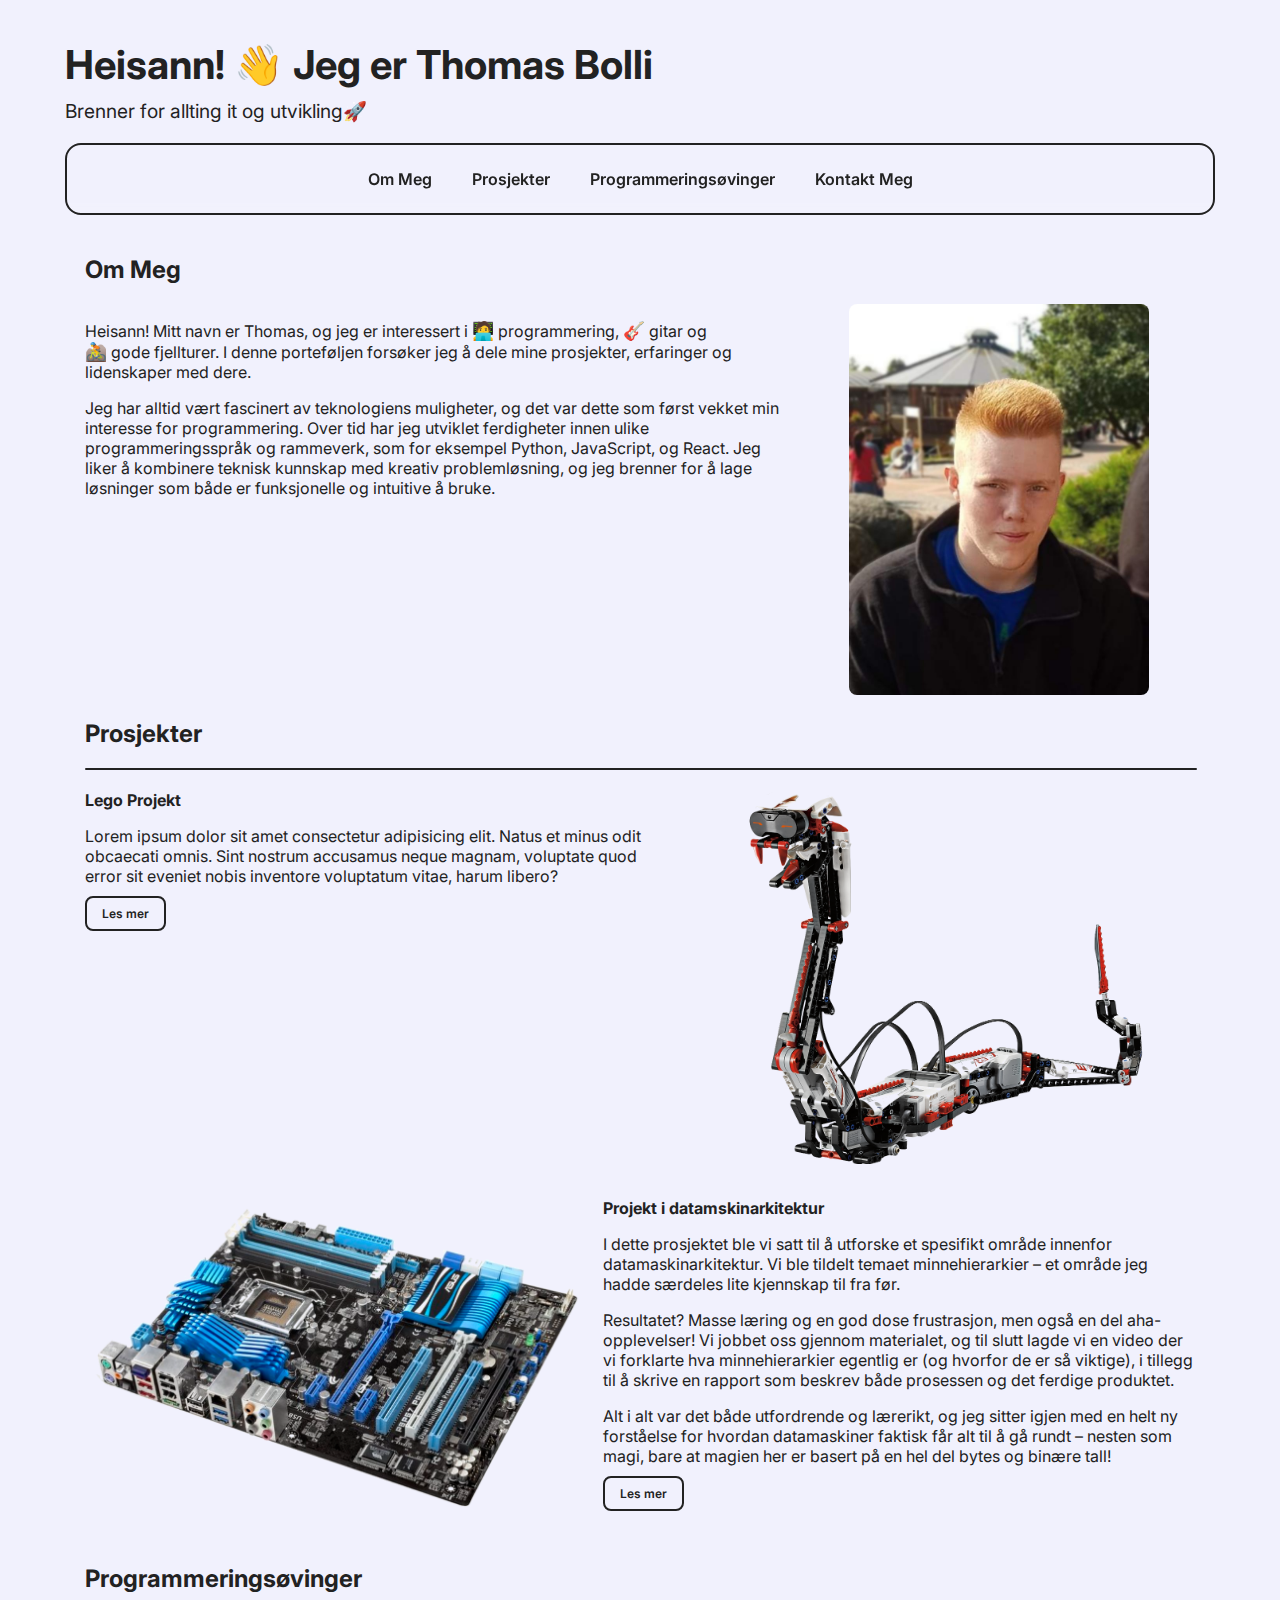
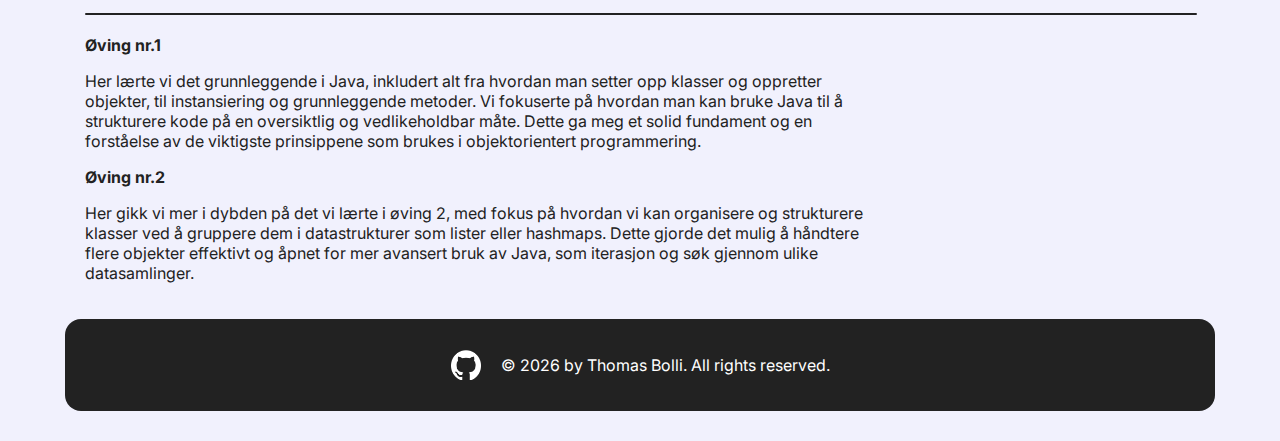
==== index.html @ c44c5591 "init" ====
<!DOCTYPE html>
<html lang="en">
<head>
    <meta charset="UTF-8">
    <meta name="viewport" content="width=device-width, initial-scale=1.0">
    <title>Responsive Developer Portfolio</title>
    <link rel="stylesheet" href="./styles/styles.css">
    <link href="https://fonts.googleapis.com/css2?family=Inter:wght@300;400;600&display=swap" rel="stylesheet">
</head>
<body>
    <header class="header">
        <div class="header-content">
            <div>
                <h1>Heisann! <span>👋</span> Jeg er Thomas Bolli</h1>
            </div>
            <p>Brenner for allting it og utvikling🚀</p>
                
        </div>
    </header>
    
    <nav class="navbar">
        <a href="#introduction">Om Meg</a>
        <a href="#projects">Prosjekter</a>
        <a href="#learning">Programmeringsøvinger </a>
        <a href="mailto:thomas.bolli@outlook.com">Kontakt Meg</a>
    </nav>
    
    <main class="main-content">
        <section id="introduction" >
            <div >
                <h2>Om Meg</h2>
                <div class="divder-container">
                    <div style="max-width: 70ch;">
                        <p>
                            Heisann! Mitt navn er Thomas, og jeg er interessert i <span>🧑‍💻</span> programmering, <span>🎸</span> gitar og <br> <span>🚵</span> gode fjellturer. 
                            I denne porteføljen forsøker jeg å dele mine prosjekter, erfaringer og lidenskaper med dere. 
                        </p>
                        <p>
                            Jeg har alltid vært fascinert av teknologiens muligheter, og det var dette som først vekket min interesse for programmering. 
                            Over tid har jeg utviklet ferdigheter innen ulike programmeringsspråk og rammeverk, som for eksempel Python, JavaScript, og React. 
                            Jeg liker å kombinere teknisk kunnskap med kreativ problemløsning, og jeg brenner for å lage løsninger som både er funksjonelle og intuitive å bruke.
                        </p>
                    </div>
                    <div style="display: flex; gap: 8px;">
                        <div >
                            <img src="./assets/tomas_bilde.jpg" alt="Profile Picture" class="profile-pic-front">
                        </div>
                    </div>
                </div>
            </div>
        </section>

        <section id="projects">
            <div>
                <h2>Prosjekter</h2>
                <div class="divider divider-vertical"></div>
                <div>
                    <div style="display: flex; gap:18px; margin-bottom: 30px;">
                        <div>
                            <b>Lego Projekt</b>
                            <p>Lorem ipsum dolor sit amet consectetur adipisicing elit. Natus et minus odit obcaecati omnis. Sint nostrum accusamus neque magnam, voluptate quod error sit eveniet nobis inventore voluptatum vitae, harum libero?</p>
                            <a class="btn" href="#">
                                Les mer 
                            </a>
                        </div>
                        <div>
                            <img src="./assets/lego_1.png" alt="Profile Picture" class="profile-pic">
                        </div>
                    </div>
                    
                    <div style="display: flex; gap:18px; margin-bottom: 30px;">
                        <div>
                            <img src="./assets/hardware_1.png" alt="Profile Picture" class="profile-pic">
                        </div>
                        <div>
                            <b>Projekt i datamskinarkitektur</b>
                            <p>
                                I dette prosjektet ble vi satt til å utforske et spesifikt område innenfor datamaskinarkitektur. 
                                Vi ble tildelt temaet minnehierarkier – et område jeg hadde særdeles lite kjennskap til fra før. 
                            </p>

                            <p>
                                Resultatet? Masse læring og en god dose frustrasjon, men også en del aha-opplevelser! 
                                Vi jobbet oss gjennom materialet, og til slutt lagde vi en video der vi forklarte hva minnehierarkier egentlig er (og hvorfor de er så viktige), 
                                i tillegg til å skrive en rapport som beskrev både prosessen og det ferdige produktet. 
                            </p>
                            <p>
                                Alt i alt var det både utfordrende og lærerikt, og jeg sitter igjen med en helt ny forståelse for hvordan datamaskiner faktisk får alt til å gå rundt 
                                – nesten som magi, bare at magien her er basert på en hel del bytes og binære tall!
    
                            </p>
                            <a class="btn" href="./data-architecture.html">
                                Les mer 
                            </a>
                        </div>
                    </div>
                    
                </div>
            </div>
        </section>

        <section id="learning">
            <div>
                <h2>Programmeringsøvinger</h2>
                <div class="divider divider-vertical"></div>
                <div style="max-width: 80ch;">
                    <b>Øving nr.1</b>
                    <p>Her lærte vi det grunnleggende i Java, inkludert alt fra hvordan man setter opp klasser og oppretter objekter, til instansiering og grunnleggende metoder. 
                        Vi fokuserte på hvordan man kan bruke Java til å strukturere kode på en oversiktlig og vedlikeholdbar måte. 
                        Dette ga meg et solid fundament og en forståelse av de viktigste prinsippene som brukes i objektorientert programmering.</p>
                </div>

                <div style="max-width: 80ch;">
                    <b>Øving nr.2</b>
                    <p>
                        Her gikk vi mer i dybden på det vi lærte i øving 2, 
                        med fokus på hvordan vi kan organisere og strukturere klasser ved å gruppere dem i datastrukturer som lister eller hashmaps. 
                        Dette gjorde det mulig å håndtere flere objekter effektivt og åpnet for mer avansert bruk av Java, som iterasjon og søk gjennom ulike datasamlinger.</p>
                </div>

            </div>
        </section>
        

    </main>
    <footer>
        <a href="https://github.com/Tbolli" target="_blank" style="cursor: pointer; display: flex; align-items: center;">
            <img width="30px" src="./assets/logos/github-mark-white.png">
        </a>
        <p>© <span id="year-date">---</span> by Thomas Bolli. All rights reserved.</p>
    </footer>



    <script src="script.js"></script>
</body>
</html>
---- styles/styles.css ----
*{
  font-family: 'Inter', sans-serif;
}
html{
  scroll-behavior: smooth;
}
a,p,h1,h2,h3,h4{
  color: #222;
}
body {
  font-family: 'Inter', sans-serif;
  margin: 0;
  padding: 0;
  color: #222;
  background-color: #F1F1FD;
  max-width: 1150px;
  margin:auto;
  padding: 30px;
  margin-top: 10px;
}

section{
  scroll-margin-top: 7em;
  width: 100%;
}

.header h1 {
  font-size: 2.5em;
  margin: 0;
}

.header p {
  margin: 10px 0 20px;
  font-size: 1.2em;
}

.navbar {
  display: flex;
  justify-content: center;
  backdrop-filter: blur(10px);
  background: rgba(241, 241, 253, 0.5);
  border: 2px solid #222;
  border-radius: 1rem;
  padding: 10px 0;
  position: sticky;
  top: 12px;
}

.navbar a {
  padding: 14px 20px;
  text-decoration: none;
  font-weight: 600;
  border-radius: 1rem;
}

.navbar a:hover {
  color: #3f3f3f;
}

.main-content {
  display: flex;
  flex-direction: row;
  flex-wrap: wrap;
  padding: 20px;
}

.section {
  padding: 20px;
  text-align: center;
  flex: 1 1 30%; 
  margin: 10px;
}

.btn{
  padding:8px 15px;
  background: none;
  border-radius: 0.5rem;
  border: 2px solid #222;
  color: #222;
  cursor: pointer;
  transition: 0.3s;
  font-size: 12px;
  font-weight: 600;
  text-decoration: none;
} 

.btn:hover{
  background-color: #222;
  color:#fff ;
}

.horizontal-section {
  border: 1px solid #ddd;
  border-radius: 8px;
  box-shadow: 0 0 10px rgba(0, 0, 0, 0.1);
}

.section-content {
  max-width: 300px;
  margin: 0 auto;
}

.divder-container{
  display: grid;
  grid-template-columns:auto auto;
  gap: 18px;
  margin: auto;
}

.divider{
  padding: 1px;
  background: #222;
  border-radius: 0.25rem;
}

.divider-vertical{
  width: 100%;
  margin-bottom: 20px;
}

.profile-pic {
  width: 500px;
  border-radius: 0.5rem;
}

.profile-pic-front{
  width: 300px;
  border-radius: 0.5rem;
}

footer {
  display: flex;
  justify-content: center;
  gap:20px;
  padding: 20px;
  background: #222;
  border-radius: 1rem;
}
footer * {
  color: #fff;
}
#introduction span{
  font-size: 18px;
}

/* Responsive Design */
@media (max-width: 768px) {
  .main-content {
      flex-direction: column;
      padding: 20px;
  }
  
  .navbar a {
      padding: 10px;
      display: block;
  }
}
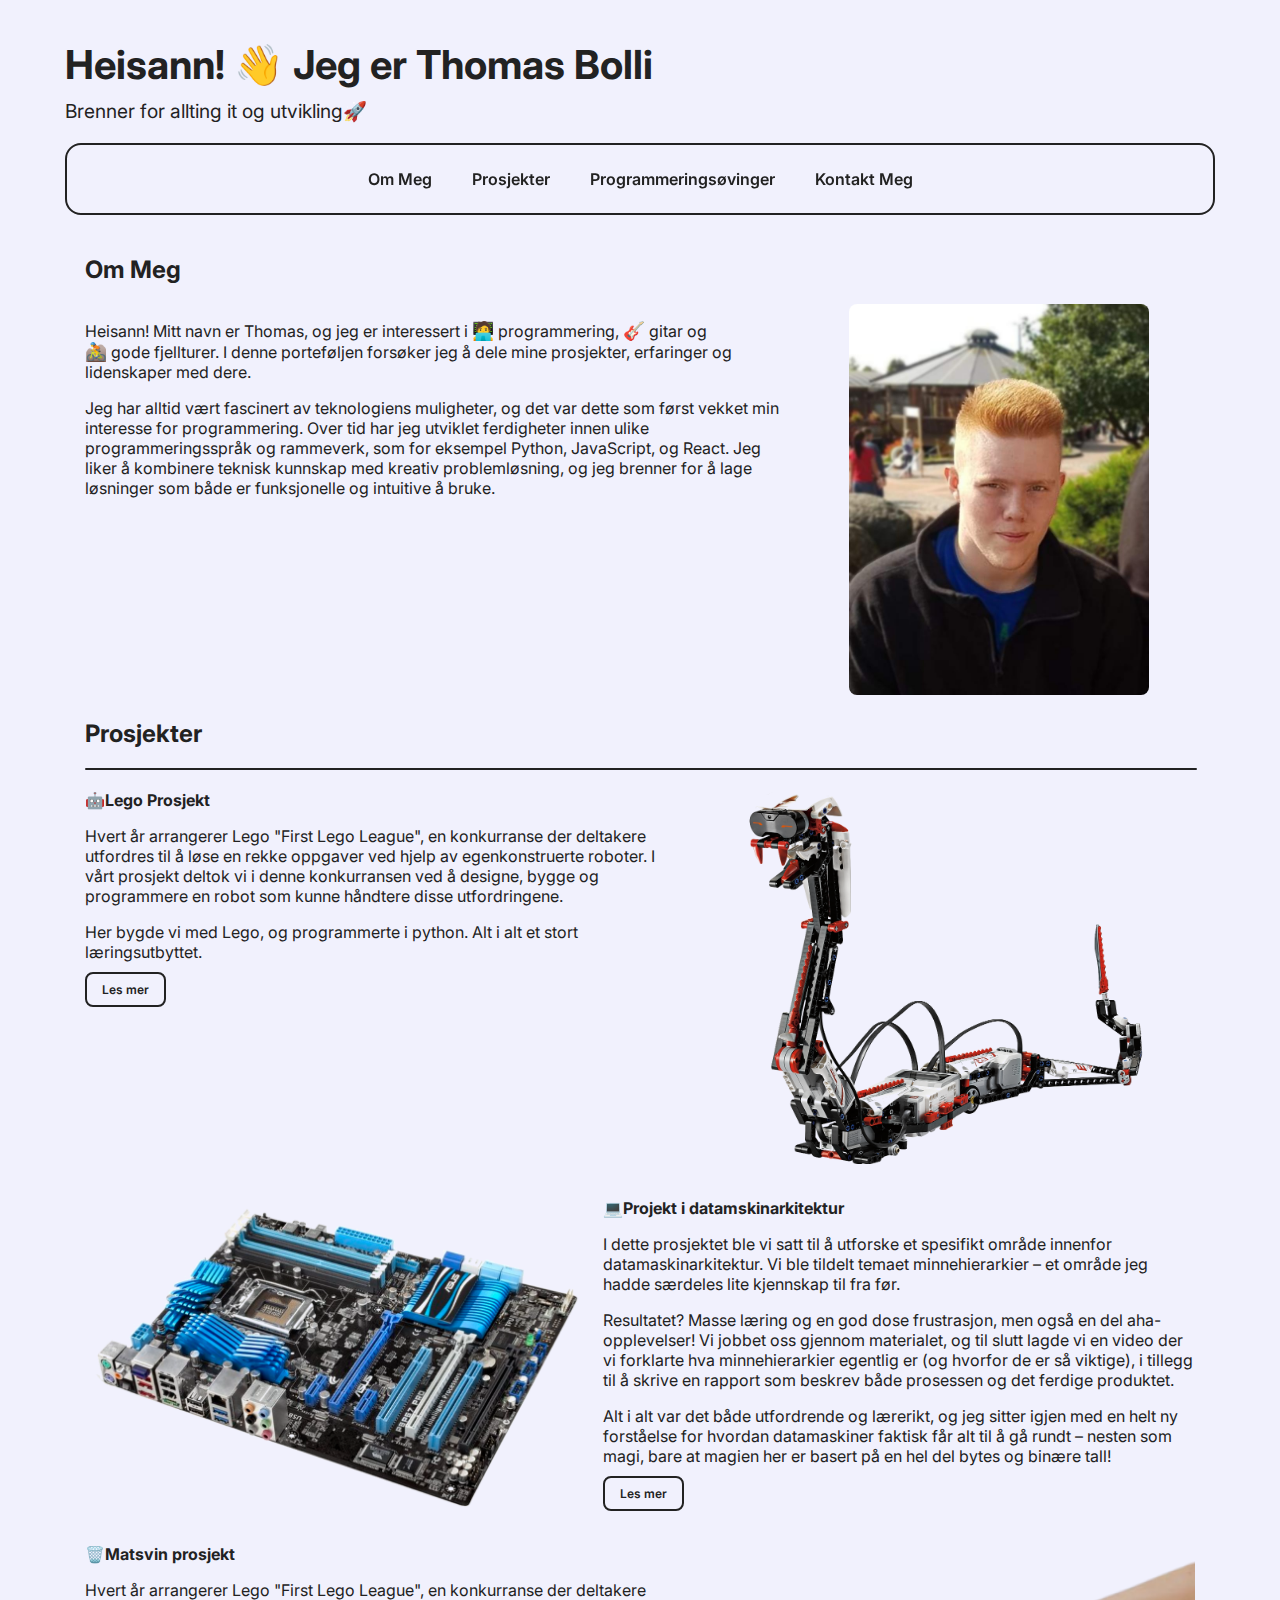
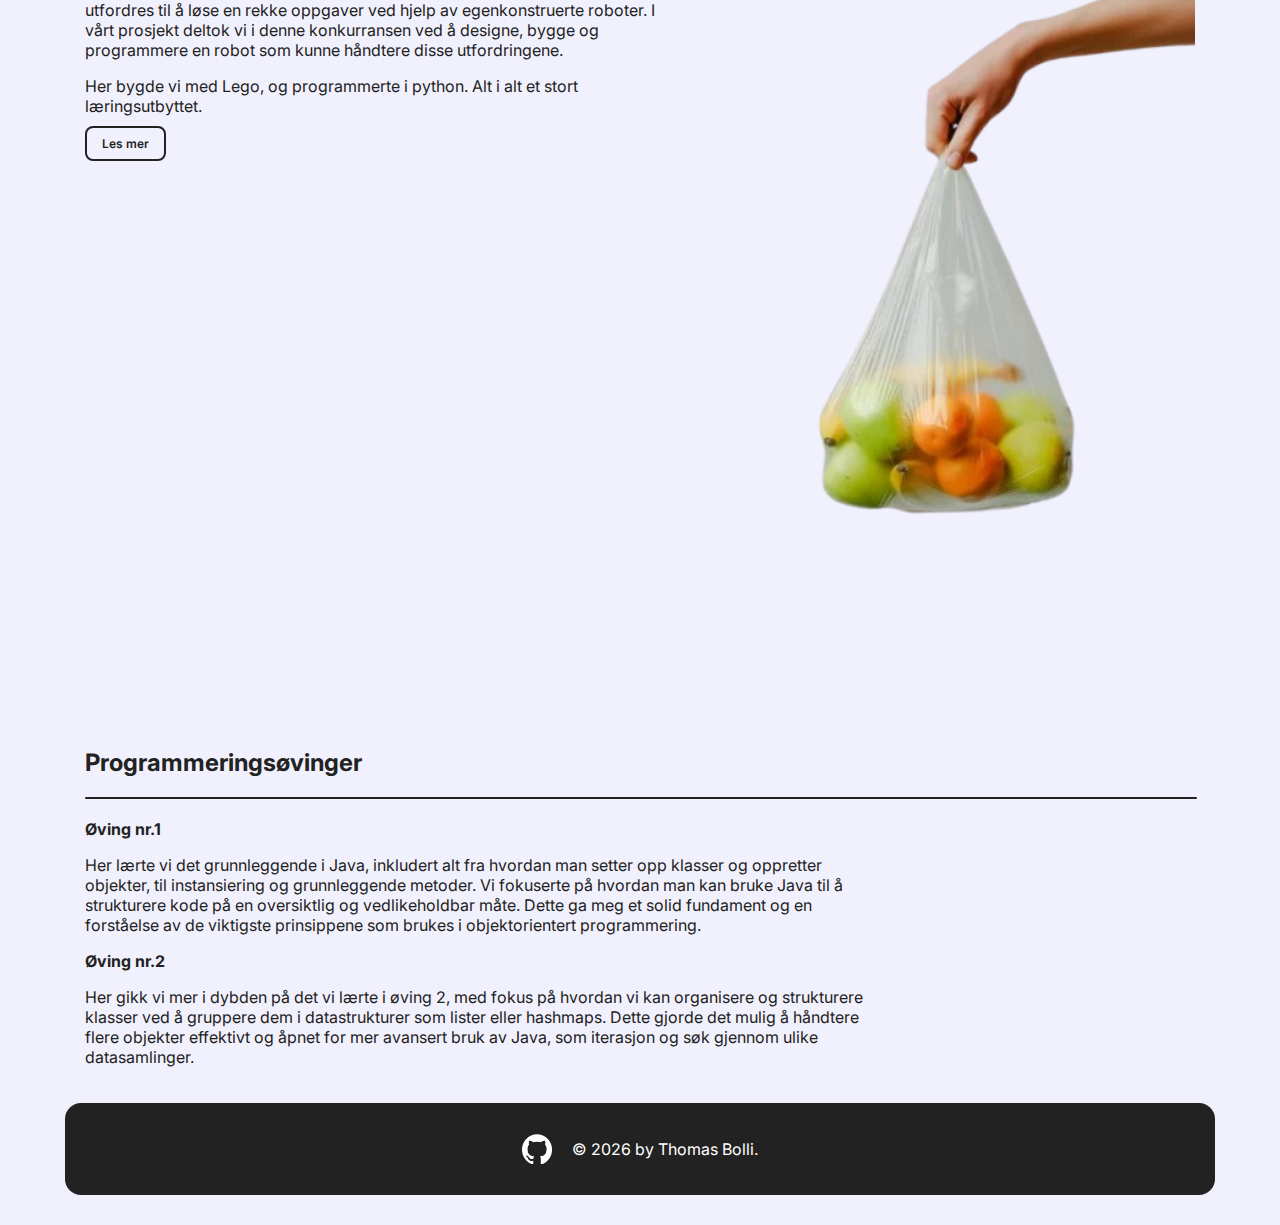
==== commit f9133f9b: "Added basic project" ====
--- a/index.html
+++ b/index.html
@@ -24,7 +24,7 @@
         <a href="#learning">Programmeringsøvinger </a>
         <a href="mailto:thomas.bolli@outlook.com">Kontakt Meg</a>
     </nav>
-    
+
     <main class="main-content">
         <section id="introduction" >
             <div >
@@ -57,23 +57,31 @@
                 <div>
                     <div style="display: flex; gap:18px; margin-bottom: 30px;">
                         <div>
-                            <b>Lego Projekt</b>
-                            <p>Lorem ipsum dolor sit amet consectetur adipisicing elit. Natus et minus odit obcaecati omnis. Sint nostrum accusamus neque magnam, voluptate quod error sit eveniet nobis inventore voluptatum vitae, harum libero?</p>
-                            <a class="btn" href="#">
+                            <b><span>🤖</span>Lego Prosjekt</b>
+                            <p>
+                                Hvert år arrangerer Lego "First Lego League", en konkurranse der deltakere utfordres til å løse en rekke oppgaver ved hjelp av egenkonstruerte roboter.
+                                I vårt prosjekt deltok vi i denne konkurransen ved å designe, bygge og programmere en robot som kunne håndtere disse utfordringene.
+                            </p>
+                            <p>
+                                Her bygde vi med Lego, og programmerte i python. Alt i alt et stort læringsutbyttet.
+                            </p>
+
+
+                            <a class="btn" href="./lego-project.html">
                                 Les mer 
                             </a>
                         </div>
                         <div>
-                            <img src="./assets/lego_1.png" alt="Profile Picture" class="profile-pic">
+                            <img src="./assets/lego_1.png" alt="Lego robot" class="profile-pic">
                         </div>
                     </div>
                     
                     <div style="display: flex; gap:18px; margin-bottom: 30px;">
                         <div>
-                            <img src="./assets/hardware_1.png" alt="Profile Picture" class="profile-pic">
+                            <img src="./assets/hardware_1.png" alt="Data komponent" class="profile-pic">
                         </div>
                         <div>
-                            <b>Projekt i datamskinarkitektur</b>
+                            <b><span>💻</span>Projekt i datamskinarkitektur</b>
                             <p>
                                 I dette prosjektet ble vi satt til å utforske et spesifikt område innenfor datamaskinarkitektur. 
                                 Vi ble tildelt temaet minnehierarkier – et område jeg hadde særdeles lite kjennskap til fra før. 
@@ -95,6 +103,27 @@
                         </div>
                     </div>
                     
+                    <div style="display: flex; gap:18px; margin-bottom: 30px;">
+                        <div>
+                            <b><span>🗑️</span>Matsvin prosjekt</b>
+                            <p>
+                                Hvert år arrangerer Lego "First Lego League", en konkurranse der deltakere utfordres til å løse en rekke oppgaver ved hjelp av egenkonstruerte roboter.
+                                I vårt prosjekt deltok vi i denne konkurransen ved å designe, bygge og programmere en robot som kunne håndtere disse utfordringene.
+                            </p>
+                            <p>
+                                Her bygde vi med Lego, og programmerte i python. Alt i alt et stort læringsutbyttet.
+                            </p>
+
+
+                            <a class="btn" href="./lego-project.html">
+                                Les mer 
+                            </a>
+                        </div>
+                        <div>
+                            <img src="./assets/food-waste.png" alt="Matsvin prosjekt" class="profile-pic">
+                        </div>
+                    </div>
+
                 </div>
             </div>
         </section>
@@ -127,11 +156,11 @@
         <a href="https://github.com/Tbolli" target="_blank" style="cursor: pointer; display: flex; align-items: center;">
             <img width="30px" src="./assets/logos/github-mark-white.png">
         </a>
-        <p>© <span id="year-date">---</span> by Thomas Bolli. All rights reserved.</p>
+        <p>© <span id="year-date">----</span> by Thomas Bolli. </p>
     </footer>
 
 
-
+    
     <script src="script.js"></script>
 </body>
 </html>
--- a/styles/styles.css
+++ b/styles/styles.css
@@ -17,6 +17,7 @@
   margin:auto;
   padding: 30px;
   margin-top: 10px;
+  overflow-x: hidden;
 }
 
 section{
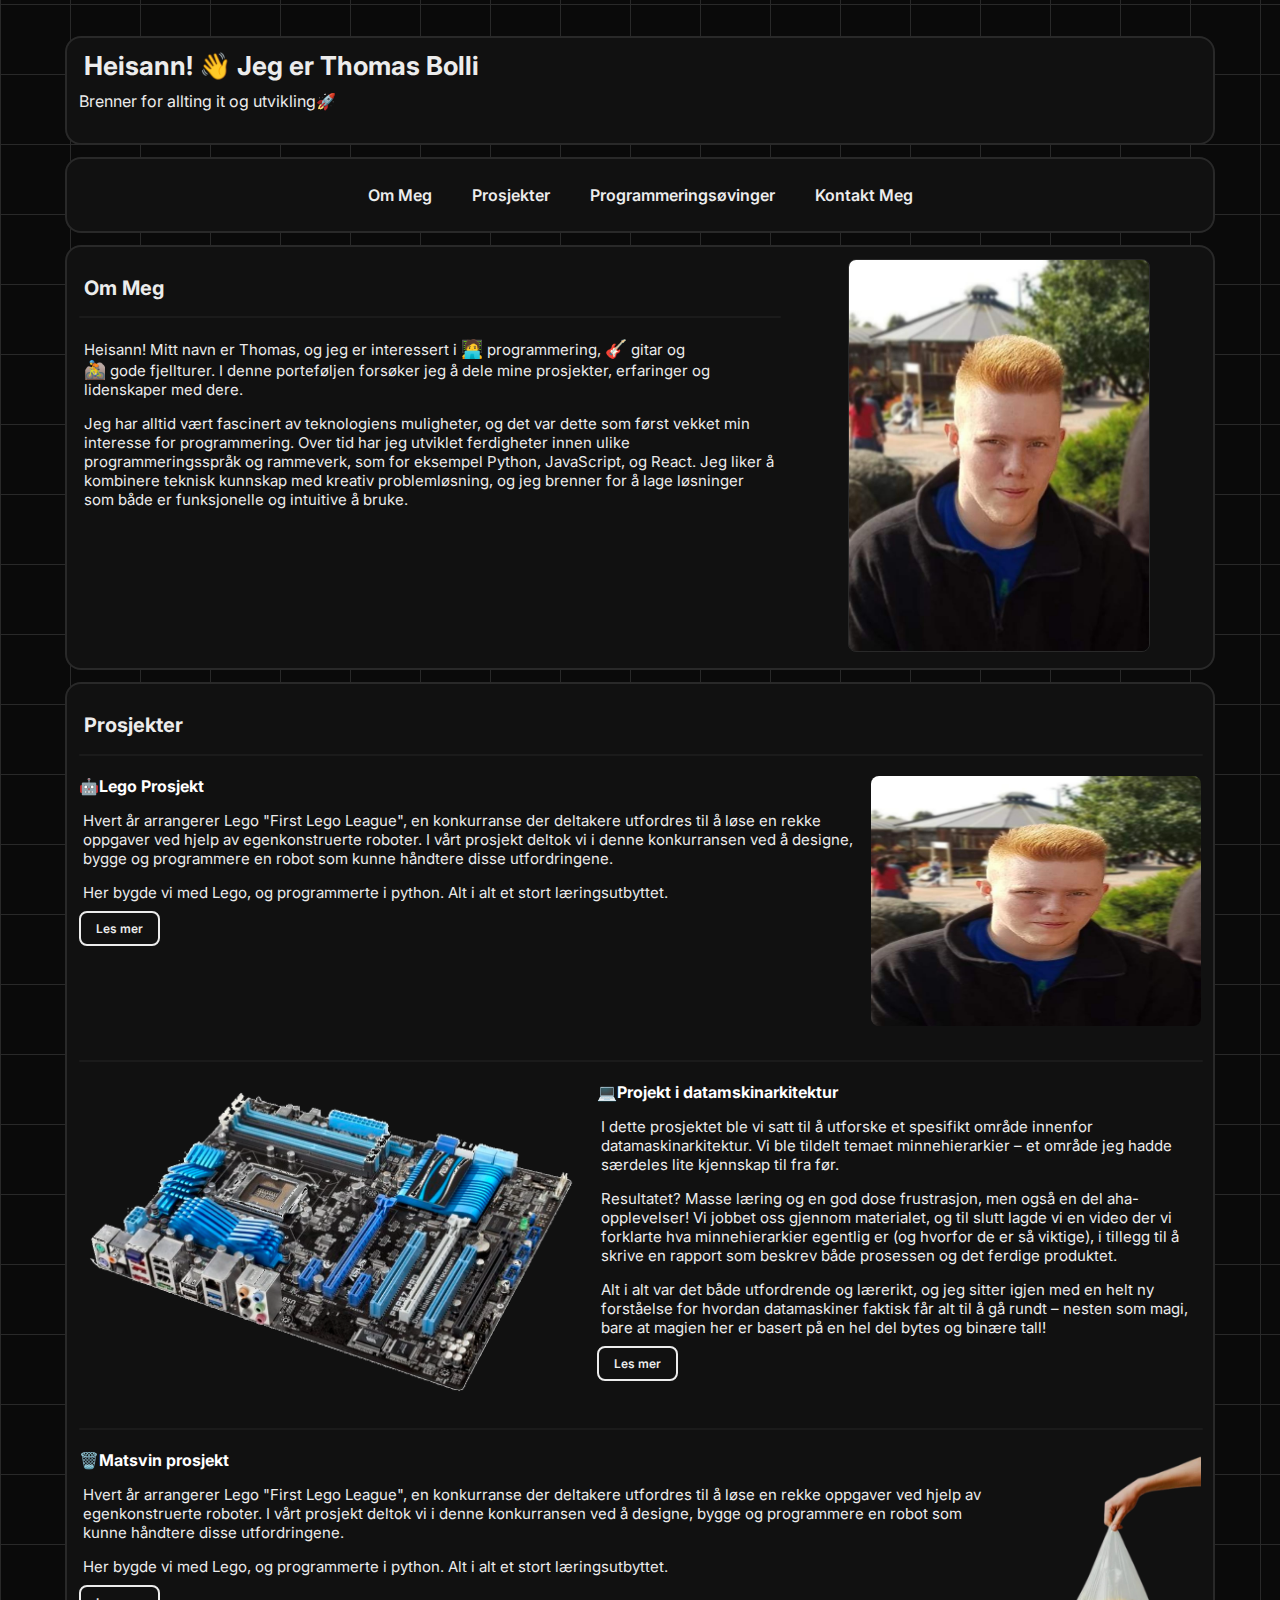
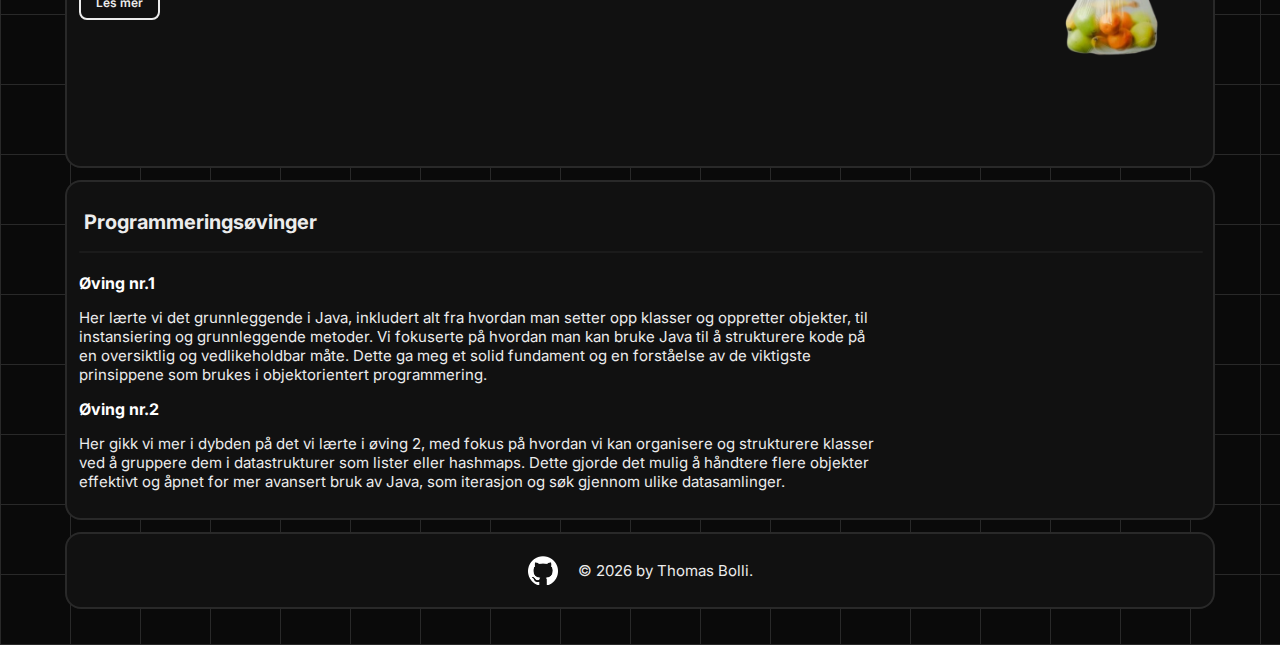
==== commit 8f610317: "Design Rework stage.1" ====
--- a/index.html
+++ b/index.html
@@ -8,17 +8,16 @@
     <link href="https://fonts.googleapis.com/css2?family=Inter:wght@300;400;600&display=swap" rel="stylesheet">
 </head>
 <body>
-    <header class="header">
-        <div class="header-content">
-            <div>
-                <h1>Heisann! <span>👋</span> Jeg er Thomas Bolli</h1>
-            </div>
-            <p>Brenner for allting it og utvikling🚀</p>
-                
+    
+
+    <header class="div-wrapper header">
+        <div>
+            <h1>Heisann! <span>👋</span> Jeg er Thomas Bolli</h1>
         </div>
+        <p>Brenner for allting it og utvikling🚀</p>
     </header>
-    
-    <nav class="navbar">
+
+    <nav class="div-wrapper navbar" style="margin-top:12px;"> 
         <a href="#introduction">Om Meg</a>
         <a href="#projects">Prosjekter</a>
         <a href="#learning">Programmeringsøvinger </a>
@@ -27,10 +26,11 @@
 
     <main class="main-content">
         <section id="introduction" >
-            <div >
-                <h2>Om Meg</h2>
+            <div class="div-wrapper">
                 <div class="divder-container">
-                    <div style="max-width: 70ch;">
+                    <div class="text-with-divder">
+                        <h2>Om Meg</h2>
+                        <div class="divider divider-vertical"></div>
                         <p>
                             Heisann! Mitt navn er Thomas, og jeg er interessert i <span>🧑‍💻</span> programmering, <span>🎸</span> gitar og <br> <span>🚵</span> gode fjellturer. 
                             I denne porteføljen forsøker jeg å dele mine prosjekter, erfaringer og lidenskaper med dere. 
@@ -51,7 +51,7 @@
         </section>
 
         <section id="projects">
-            <div>
+            <div class="div-wrapper">
                 <h2>Prosjekter</h2>
                 <div class="divider divider-vertical"></div>
                 <div>
@@ -72,9 +72,10 @@
                             </a>
                         </div>
                         <div>
-                            <img src="./assets/lego_1.png" alt="Lego robot" class="profile-pic">
+                            <img src="./assets/tomas_bilde.jpg" alt="Lego robot" class="profile-pic" style="width: 330px; height: 250px;">
                         </div>
                     </div>
+                <div class="divider divider-vertical"></div>
                     
                     <div style="display: flex; gap:18px; margin-bottom: 30px;">
                         <div>
@@ -102,6 +103,7 @@
                             </a>
                         </div>
                     </div>
+                <div class="divider divider-vertical"></div>
                     
                     <div style="display: flex; gap:18px; margin-bottom: 30px;">
                         <div>
@@ -120,16 +122,15 @@
                             </a>
                         </div>
                         <div>
-                            <img src="./assets/food-waste.png" alt="Matsvin prosjekt" class="profile-pic">
+                            <img src="./assets/food-waste.png" alt="Matsvin prosjekt" class="profile-pic" style="width: 180px;">
                         </div>
                     </div>
-
                 </div>
             </div>
         </section>
 
         <section id="learning">
-            <div>
+            <div class="div-wrapper">
                 <h2>Programmeringsøvinger</h2>
                 <div class="divider divider-vertical"></div>
                 <div style="max-width: 80ch;">
@@ -146,20 +147,16 @@
                         med fokus på hvordan vi kan organisere og strukturere klasser ved å gruppere dem i datastrukturer som lister eller hashmaps. 
                         Dette gjorde det mulig å håndtere flere objekter effektivt og åpnet for mer avansert bruk av Java, som iterasjon og søk gjennom ulike datasamlinger.</p>
                 </div>
-
             </div>
         </section>
-        
+    </main>
 
-    </main>
-    <footer>
+    <footer class="div-wrapper">
         <a href="https://github.com/Tbolli" target="_blank" style="cursor: pointer; display: flex; align-items: center;">
             <img width="30px" src="./assets/logos/github-mark-white.png">
         </a>
         <p>© <span id="year-date">----</span> by Thomas Bolli. </p>
     </footer>
-
-
     
     <script src="script.js"></script>
 </body>
--- a/styles/styles.css
+++ b/styles/styles.css
@@ -1,22 +1,48 @@
 *{
   font-family: 'Inter', sans-serif;
 }
+::selection {
+  background: #000;
+  color: #22C55E;
+}
 html{
   scroll-behavior: smooth;
 }
 a,p,h1,h2,h3,h4{
-  color: #222;
+  color: #ececec;
+}
+p{
+  font-size: 15px;
+}
+h2{
+  font-size: 20px;
 }
 body {
-  font-family: 'Inter', sans-serif;
   margin: 0;
   padding: 0;
-  color: #222;
-  background-color: #F1F1FD;
+  color: #d3d3d3;
+
+  background-color: #0a0a0a  ; /* Base background color */
+  background-image: 
+    repeating-linear-gradient(
+      90deg, 
+      rgba(41, 41, 41), 
+      rgba(41, 41, 41) 1px, 
+      transparent 1px, 
+      transparent 70px
+    ),
+    repeating-linear-gradient(
+      0deg, 
+      rgba(41, 41, 41), 
+      rgba(41, 41, 41) 1px, 
+      transparent 1px, 
+      transparent 70px
+    );
+
+  /* background-color: #F1F1FD; */
   max-width: 1150px;
   margin:auto;
   padding: 30px;
-  margin-top: 10px;
   overflow-x: hidden;
 }
 
@@ -32,19 +58,26 @@
 
 .header p {
   margin: 10px 0 20px;
-  font-size: 1.2em;
+  font-size: 1em;
+}
+.header h1{
+  font-size: 26px;
 }
 
 .navbar {
   display: flex;
   justify-content: center;
-  backdrop-filter: blur(10px);
-  background: rgba(241, 241, 253, 0.5);
-  border: 2px solid #222;
-  border-radius: 1rem;
-  padding: 10px 0;
   position: sticky;
   top: 12px;
+  margin: 0 auto;
+  padding:12px 0;
+  transition: margin 0.6s ease, background-color 0.3s linear;
+  backdrop-filter: blur(10px);
+}
+
+.navbar.shrink {
+  margin: 0 85px;
+  background-color : rgba(29, 29, 29, 0.6)
 }
 
 .navbar a {
@@ -55,29 +88,38 @@
 }
 
 .navbar a:hover {
-  color: #3f3f3f;
+  color: #22C55E;
 }
 
 .main-content {
   display: flex;
   flex-direction: row;
   flex-wrap: wrap;
-  padding: 20px;
 }
 
 .section {
-  padding: 20px;
   text-align: center;
   flex: 1 1 30%; 
-  margin: 10px;
-}
-
+}
+
+.div-wrapper{
+  background-color: #111111;
+  color: #fff;
+  padding: 12px;
+  border-radius: 1rem;
+  border: 2px solid #292929;
+  margin: 6px 0;
+}
+
+.div-wrapper:hover{
+  border-color: #22C55E;
+}
 .btn{
   padding:8px 15px;
   background: none;
   border-radius: 0.5rem;
-  border: 2px solid #222;
-  color: #222;
+  border: 2px solid #ececec;
+  color: #ececec;
   cursor: pointer;
   transition: 0.3s;
   font-size: 12px;
@@ -86,8 +128,8 @@
 } 
 
 .btn:hover{
-  background-color: #222;
-  color:#fff ;
+  border-color: #22C55E;
+  color:#22C55E ;
 }
 
 .horizontal-section {
@@ -97,7 +139,7 @@
 }
 
 .section-content {
-  max-width: 300px;
+  max-width: 200px;
   margin: 0 auto;
 }
 
@@ -110,8 +152,8 @@
 
 .divider{
   padding: 1px;
-  background: #222;
-  border-radius: 0.25rem;
+  background: #1b1b1b;
+  border-radius: 0.5rem;
 }
 
 .divider-vertical{
@@ -119,6 +161,14 @@
   margin-bottom: 20px;
 }
 
+.text-with-divder{
+  max-width: 70ch;
+}
+
+.text-with-divder p,h2,h1{
+  padding:0 5px;
+}
+
 .profile-pic {
   width: 500px;
   border-radius: 0.5rem;
@@ -127,6 +177,7 @@
 .profile-pic-front{
   width: 300px;
   border-radius: 0.5rem;
+  border: 1px solid #292929;
 }
 
 footer {
@@ -134,15 +185,18 @@
   justify-content: center;
   gap:20px;
   padding: 20px;
-  background: #222;
   border-radius: 1rem;
 }
-footer * {
-  color: #fff;
-}
+
+
 #introduction span{
   font-size: 18px;
 }
+#projects p{
+  padding-left: 4px;
+}
+
+
 
 /* Responsive Design */
 @media (max-width: 768px) {
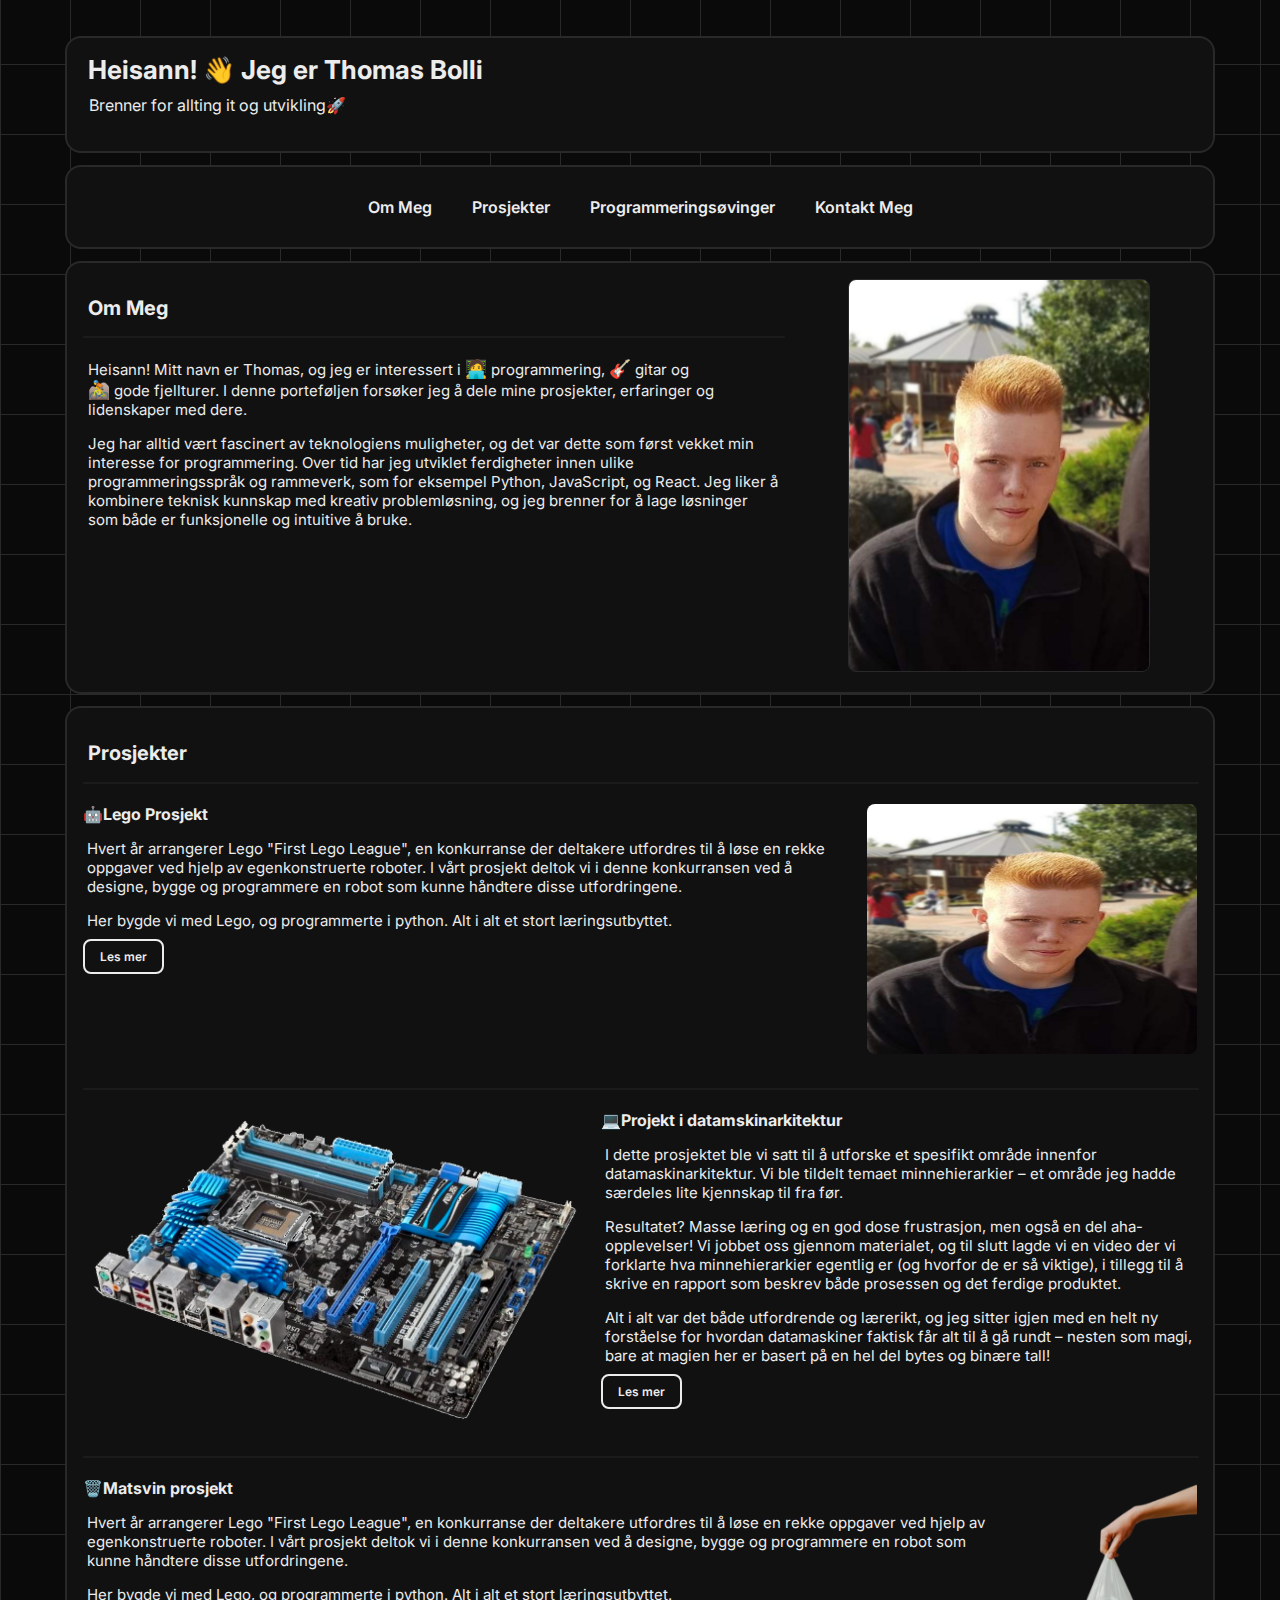
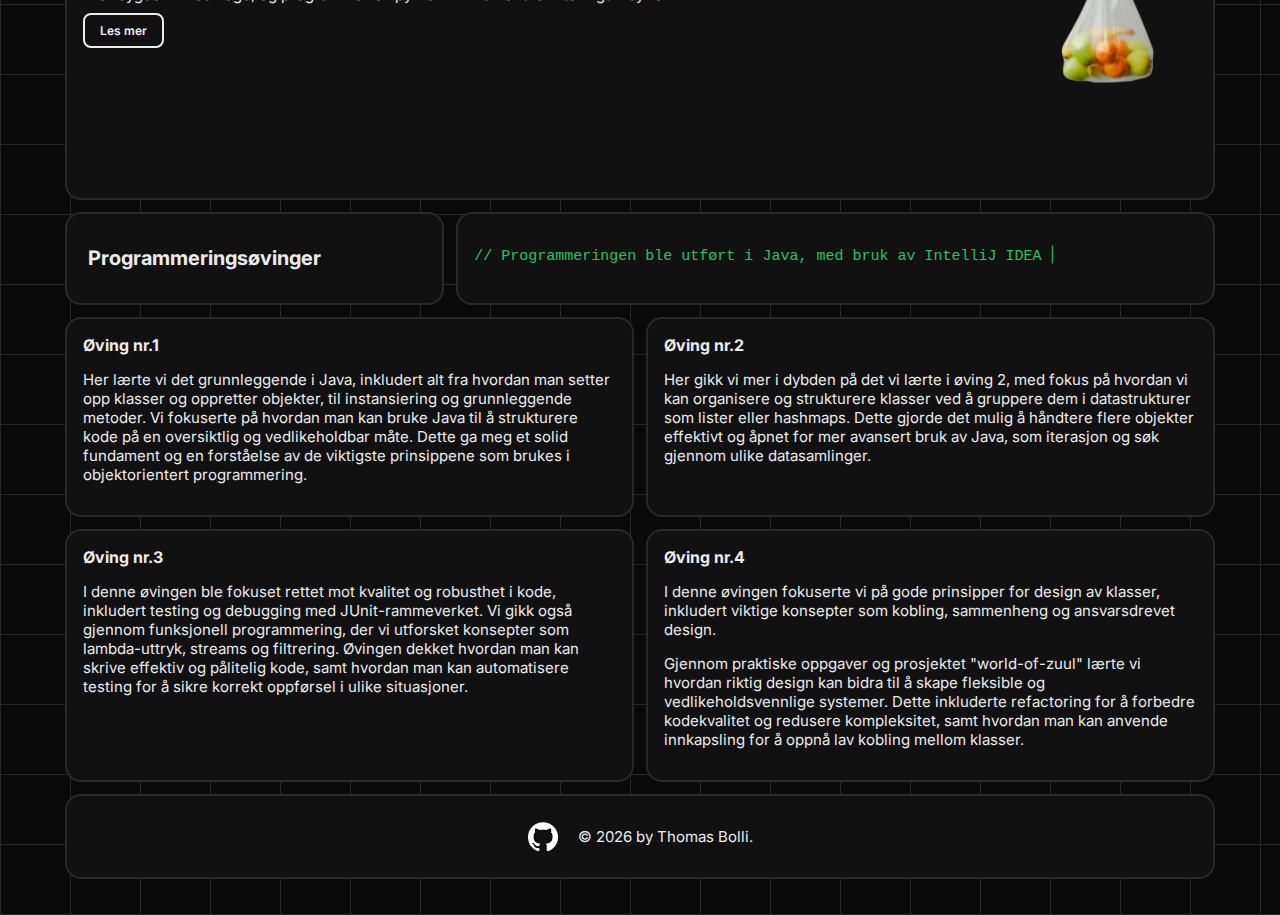
==== commit 9e8f9634: "Further improvments" ====
--- a/index.html
+++ b/index.html
@@ -10,14 +10,12 @@
 <body>
     
 
-    <header class="div-wrapper header">
-        <div>
-            <h1>Heisann! <span>👋</span> Jeg er Thomas Bolli</h1>
-        </div>
-        <p>Brenner for allting it og utvikling🚀</p>
+    <header class="div-wrapper header" style="margin-bottom:12px;">
+        <h1>Heisann! <span>👋</span> Jeg er Thomas Bolli</h1>
+        <p style="padding-left: 6px;">Brenner for allting it og utvikling🚀</p>
     </header>
 
-    <nav class="div-wrapper navbar" style="margin-top:12px;"> 
+    <nav class="div-wrapper navbar" > 
         <a href="#introduction">Om Meg</a>
         <a href="#projects">Prosjekter</a>
         <a href="#learning">Programmeringsøvinger </a>
@@ -130,24 +128,60 @@
         </section>
 
         <section id="learning">
-            <div class="div-wrapper">
-                <h2>Programmeringsøvinger</h2>
-                <div class="divider divider-vertical"></div>
-                <div style="max-width: 80ch;">
-                    <b>Øving nr.1</b>
-                    <p>Her lærte vi det grunnleggende i Java, inkludert alt fra hvordan man setter opp klasser og oppretter objekter, til instansiering og grunnleggende metoder. 
-                        Vi fokuserte på hvordan man kan bruke Java til å strukturere kode på en oversiktlig og vedlikeholdbar måte. 
-                        Dette ga meg et solid fundament og en forståelse av de viktigste prinsippene som brukes i objektorientert programmering.</p>
+            <div class="practises-header-wrapper">
+                <div class="div-wrapper">
+                    <h2>Programmeringsøvinger</h2>
                 </div>
-
-                <div style="max-width: 80ch;">
-                    <b>Øving nr.2</b>
-                    <p>
-                        Her gikk vi mer i dybden på det vi lærte i øving 2, 
-                        med fokus på hvordan vi kan organisere og strukturere klasser ved å gruppere dem i datastrukturer som lister eller hashmaps. 
-                        Dette gjorde det mulig å håndtere flere objekter effektivt og åpnet for mer avansert bruk av Java, som iterasjon og søk gjennom ulike datasamlinger.</p>
+                <div class="div-wrapper">
+                    <p class="text-highlight">
+                        // Programmeringen ble utført i Java, med bruk av IntelliJ IDEA
+                        <span class="flicker">|</span>
+                    </p>
                 </div>
             </div>
+
+        <div class="practises-wrapper">
+            <div class="div-wrapper">
+                <b>Øving nr.1</b>
+                <p>Her lærte vi det grunnleggende i Java, inkludert alt fra hvordan man setter opp klasser og oppretter objekter, til instansiering og grunnleggende metoder. 
+                    Vi fokuserte på hvordan man kan bruke Java til å strukturere kode på en oversiktlig og vedlikeholdbar måte. 
+                    Dette ga meg et solid fundament og en forståelse av de viktigste prinsippene som brukes i objektorientert programmering.
+                </p>
+            </div>
+
+            <div class="div-wrapper">
+                <b>Øving nr.2</b>
+                <p>
+                    Her gikk vi mer i dybden på det vi lærte i øving 2, 
+                    med fokus på hvordan vi kan organisere og strukturere klasser ved å gruppere dem i datastrukturer som lister eller hashmaps. 
+                    Dette gjorde det mulig å håndtere flere objekter effektivt og åpnet for mer avansert bruk av Java, som iterasjon og søk gjennom ulike datasamlinger.
+                </p>
+            </div>
+
+            <div class="div-wrapper">
+                <b>Øving nr.3</b>
+                <p>
+                    I denne øvingen ble fokuset rettet mot kvalitet og robusthet i kode, 
+                    inkludert testing og debugging med JUnit-rammeverket. Vi gikk også gjennom funksjonell programmering, 
+                    der vi utforsket konsepter som lambda-uttryk, streams og filtrering. 
+                    Øvingen dekket hvordan man kan skrive effektiv og pålitelig kode, samt hvordan man kan automatisere testing for å sikre korrekt oppførsel i ulike situasjoner.
+                </p>
+            </div>
+
+            <div class="div-wrapper">
+                <b>Øving nr.4</b>
+                <p>
+                    I denne øvingen fokuserte vi på gode prinsipper for design av klasser, inkludert viktige konsepter som 
+                    kobling, sammenheng og ansvarsdrevet design. 
+                </p>
+                <p>
+                    Gjennom praktiske oppgaver og prosjektet "world-of-zuul" lærte vi hvordan riktig design kan bidra til 
+                    å skape fleksible og vedlikeholdsvennlige systemer. Dette inkluderte refactoring for å forbedre kodekvalitet 
+                    og redusere kompleksitet, samt hvordan man kan anvende innkapsling for å oppnå lav kobling mellom klasser.
+                </p>
+            </div>
+        </div>
+                
         </section>
     </main>
 
--- a/styles/styles.css
+++ b/styles/styles.css
@@ -1,15 +1,23 @@
 *{
   font-family: 'Inter', sans-serif;
 }
+
+:root {
+  --main-bg-color: #0a0a0a;
+  --main-bg-line-color: #292929;
+  --main-highlight-color: #22C55E;
+  --main-text-color: #ececec;
+}
+
 ::selection {
   background: #000;
-  color: #22C55E;
+  color: var(--main-highlight-color);
 }
 html{
   scroll-behavior: smooth;
 }
-a,p,h1,h2,h3,h4{
-  color: #ececec;
+a,p,h1,h2,h3,h4,b{
+  color: var(--main-text-color);
 }
 p{
   font-size: 15px;
@@ -20,21 +28,19 @@
 body {
   margin: 0;
   padding: 0;
-  color: #d3d3d3;
-
-  background-color: #0a0a0a  ; /* Base background color */
+  background-color: var(--main-bg-color)  ; /* Base background color */
   background-image: 
     repeating-linear-gradient(
       90deg, 
-      rgba(41, 41, 41), 
-      rgba(41, 41, 41) 1px, 
+      var(--main-bg-line-color), 
+      var(--main-bg-line-color) 1px, 
       transparent 1px, 
       transparent 70px
     ),
     repeating-linear-gradient(
       0deg, 
-      rgba(41, 41, 41), 
-      rgba(41, 41, 41) 1px, 
+      var(--main-bg-line-color), 
+      var(--main-bg-line-color) 1px, 
       transparent 1px, 
       transparent 70px
     );
@@ -76,7 +82,8 @@
 }
 
 .navbar.shrink {
-  margin: 0 85px;
+  margin-left: 85px;
+  margin-right: 85px;
   background-color : rgba(29, 29, 29, 0.6)
 }
 
@@ -88,7 +95,7 @@
 }
 
 .navbar a:hover {
-  color: #22C55E;
+  color: var(--main-highlight-color);
 }
 
 .main-content {
@@ -105,21 +112,26 @@
 .div-wrapper{
   background-color: #111111;
   color: #fff;
-  padding: 12px;
+  padding: 16px;
   border-radius: 1rem;
-  border: 2px solid #292929;
+  border: 2px solid var(--main-bg-line-color);
   margin: 6px 0;
 }
 
+.hover-none:hover{
+  border-color: var(--main-bg-line-color) !important;
+}
+
 .div-wrapper:hover{
-  border-color: #22C55E;
-}
+  border-color: var(--main-highlight-color);
+}
+
 .btn{
   padding:8px 15px;
   background: none;
   border-radius: 0.5rem;
-  border: 2px solid #ececec;
-  color: #ececec;
+  border: 2px solid var(--main-text-color);
+  color: var(--main-text-color);
   cursor: pointer;
   transition: 0.3s;
   font-size: 12px;
@@ -128,8 +140,8 @@
 } 
 
 .btn:hover{
-  border-color: #22C55E;
-  color:#22C55E ;
+  border-color: var(--main-highlight-color);
+  color:var(--main-highlight-color) ;
 }
 
 .horizontal-section {
@@ -177,7 +189,19 @@
 .profile-pic-front{
   width: 300px;
   border-radius: 0.5rem;
-  border: 1px solid #292929;
+  border: 1px solid var(--main-bg-line-color);
+}
+
+.practises-header-wrapper{
+  display: grid; 
+  grid-template-columns: 1fr 2fr; 
+  gap:0 12px;
+}
+
+.practises-wrapper{
+  display: grid; 
+  grid-template-columns: 1fr 1fr; 
+  gap:0 12px;
 }
 
 footer {
@@ -188,13 +212,32 @@
   border-radius: 1rem;
 }
 
-
 #introduction span{
   font-size: 18px;
 }
 #projects p{
   padding-left: 4px;
 }
+
+.text-highlight{
+  color: var(--main-highlight-color) !important;
+  font-family: 'Courier New', Courier, monospace;
+}
+
+.flicker {
+  display: inline-block;
+  animation: flicker-animation 1s infinite;
+}
+
+@keyframes flicker-animation {
+  0%, 100% {
+      opacity: 1;
+  }
+  50% {
+      opacity: 0;
+  }
+}
+
 
 
 
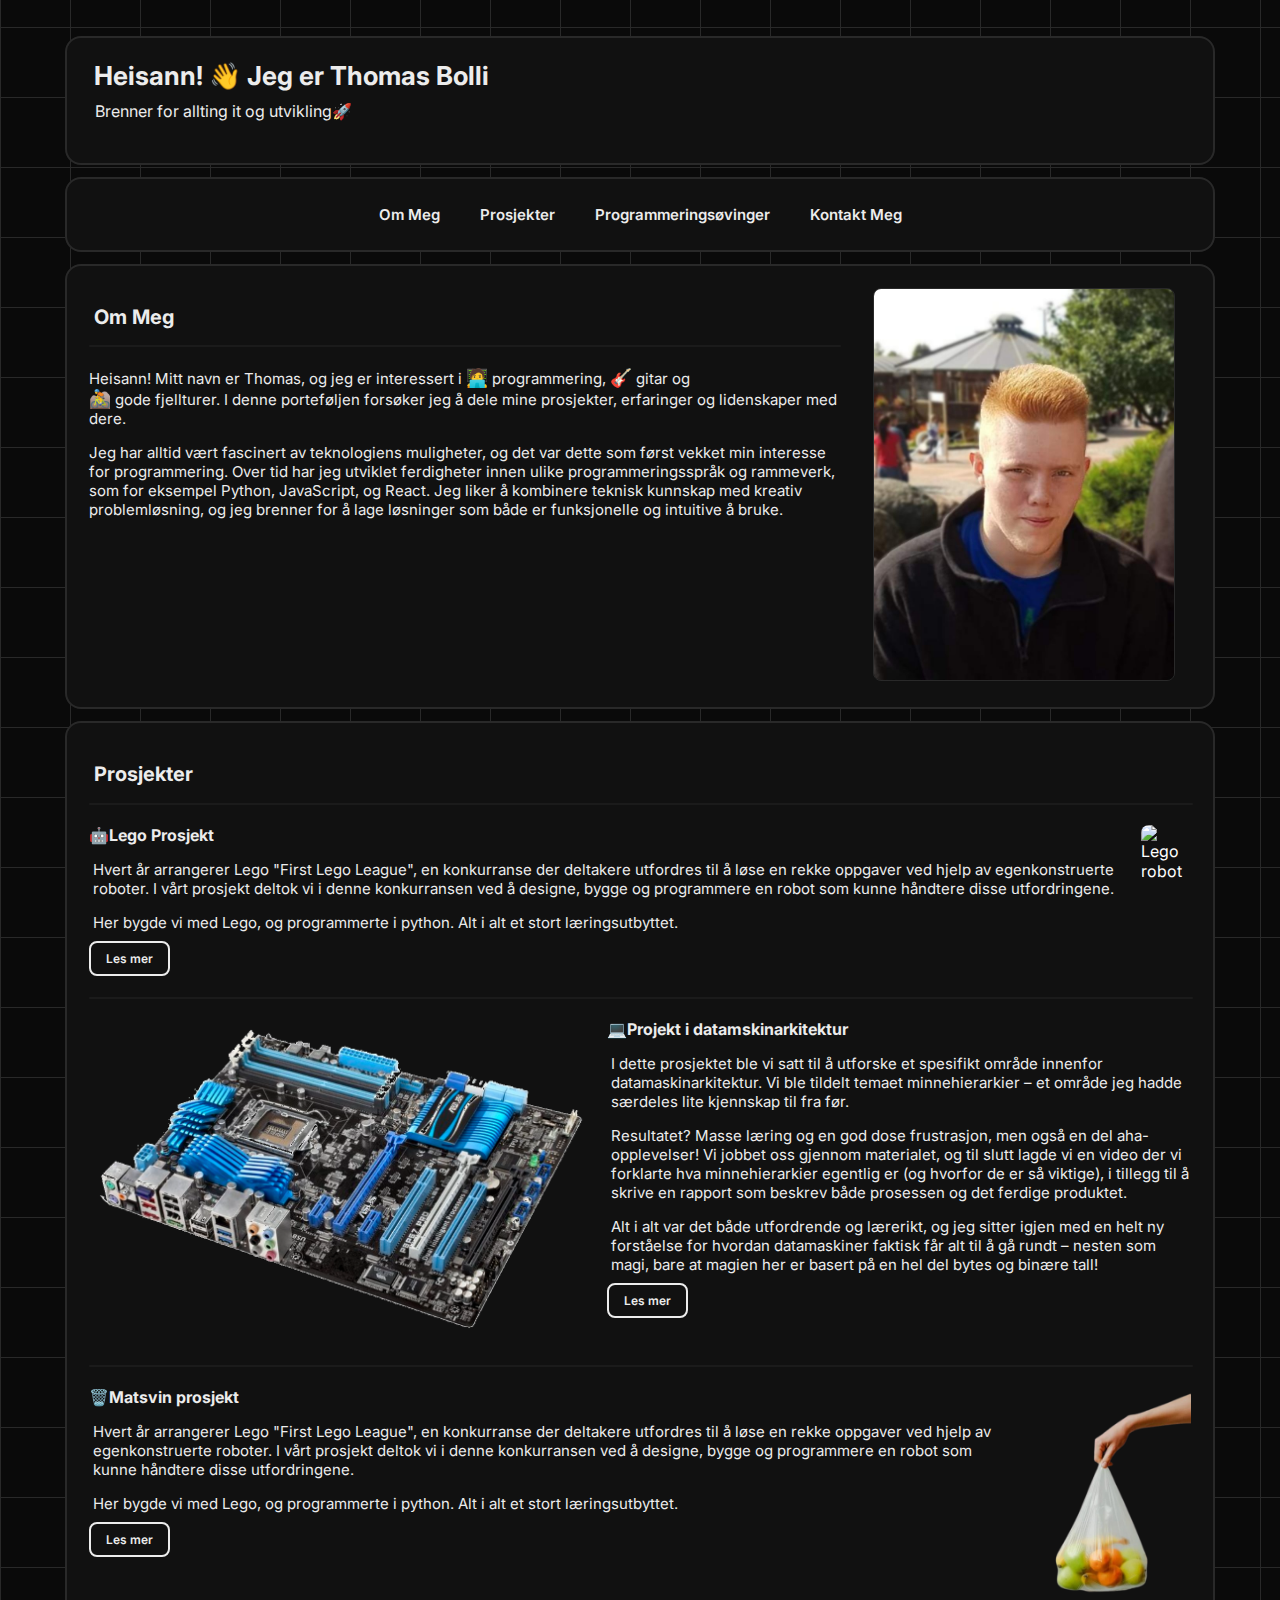
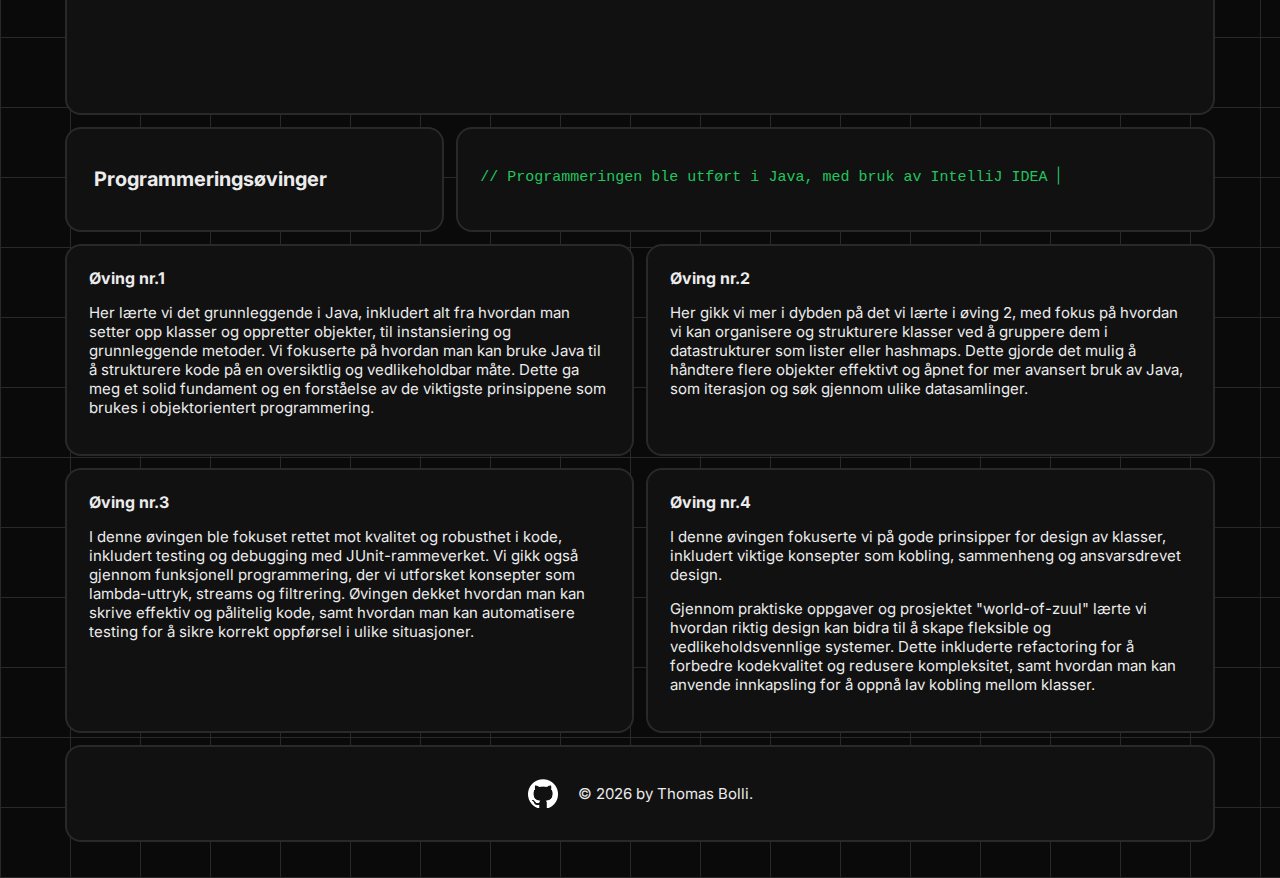
==== commit 1643a2e7: "Added Lego project / foodwaste template" ====
--- a/index.html
+++ b/index.html
@@ -26,7 +26,7 @@
         <section id="introduction" >
             <div class="div-wrapper">
                 <div class="divder-container">
-                    <div class="text-with-divder">
+                    <div style="max-width: 75ch;">
                         <h2>Om Meg</h2>
                         <div class="divider divider-vertical"></div>
                         <p>
@@ -70,7 +70,7 @@
                             </a>
                         </div>
                         <div>
-                            <img src="./assets/tomas_bilde.jpg" alt="Lego robot" class="profile-pic" style="width: 330px; height: 250px;">
+                            <img src="./assets/lego-carr-001.gif" alt="Lego robot" class="profile-pic" style="width: 330px; height: 250px;">
                         </div>
                     </div>
                 <div class="divider divider-vertical"></div>
@@ -115,7 +115,7 @@
                             </p>
 
 
-                            <a class="btn" href="./lego-project.html">
+                            <a class="btn" href="./foodwaste-project.html">
                                 Les mer 
                             </a>
                         </div>
--- a/styles/styles.css
+++ b/styles/styles.css
@@ -74,9 +74,9 @@
   display: flex;
   justify-content: center;
   position: sticky;
-  top: 12px;
+  top: 6px;
   margin: 0 auto;
-  padding:12px 0;
+  padding:12px 0 !important;
   transition: margin 0.6s ease, background-color 0.3s linear;
   backdrop-filter: blur(10px);
 }
@@ -92,6 +92,10 @@
   text-decoration: none;
   font-weight: 600;
   border-radius: 1rem;
+  font-size: 15px;
+  position: relative;
+  right: 0;
+  top:0;
 }
 
 .navbar a:hover {
@@ -112,7 +116,7 @@
 .div-wrapper{
   background-color: #111111;
   color: #fff;
-  padding: 16px;
+  padding: 22px;
   border-radius: 1rem;
   border: 2px solid var(--main-bg-line-color);
   margin: 6px 0;
@@ -122,9 +126,9 @@
   border-color: var(--main-bg-line-color) !important;
 }
 
-.div-wrapper:hover{
+/* .div-wrapper:hover{
   border-color: var(--main-highlight-color);
-}
+} */
 
 .btn{
   padding:8px 15px;
@@ -173,9 +177,6 @@
   margin-bottom: 20px;
 }
 
-.text-with-divder{
-  max-width: 70ch;
-}
 
 .text-with-divder p,h2,h1{
   padding:0 5px;
